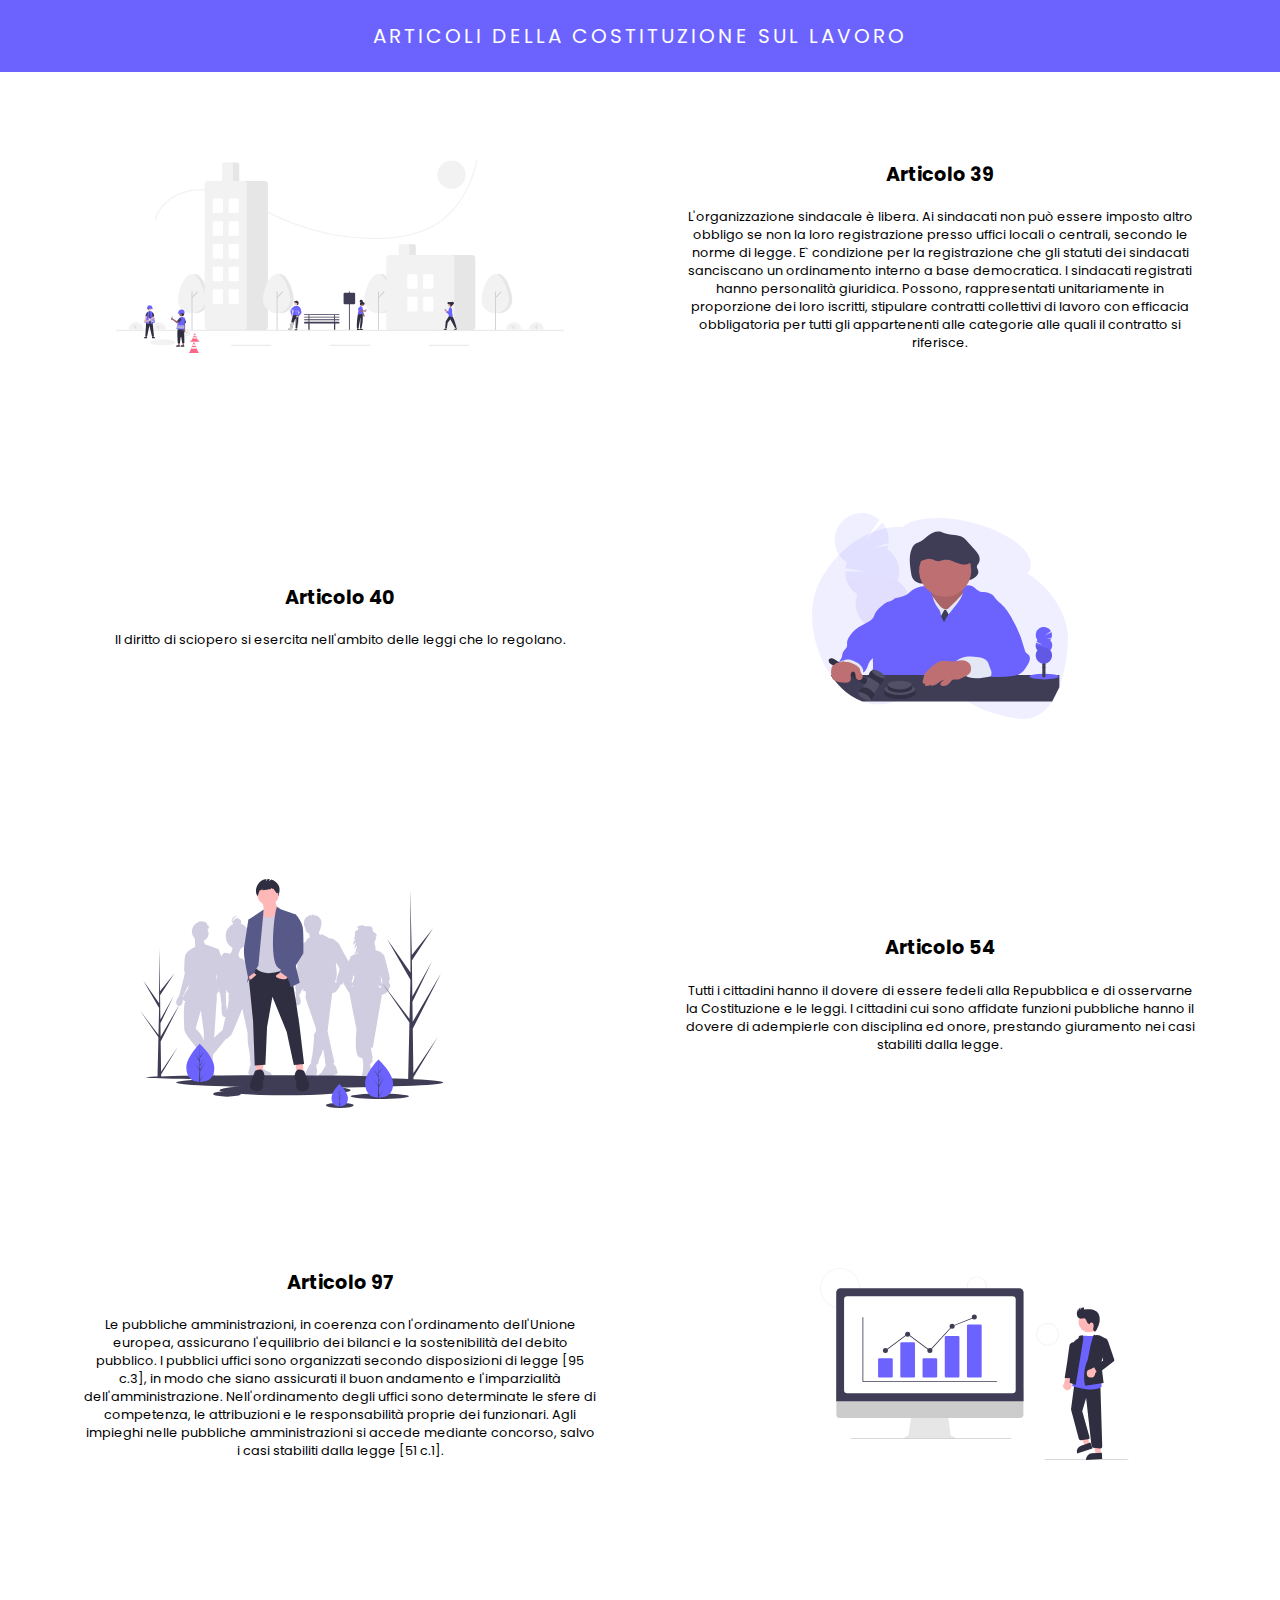
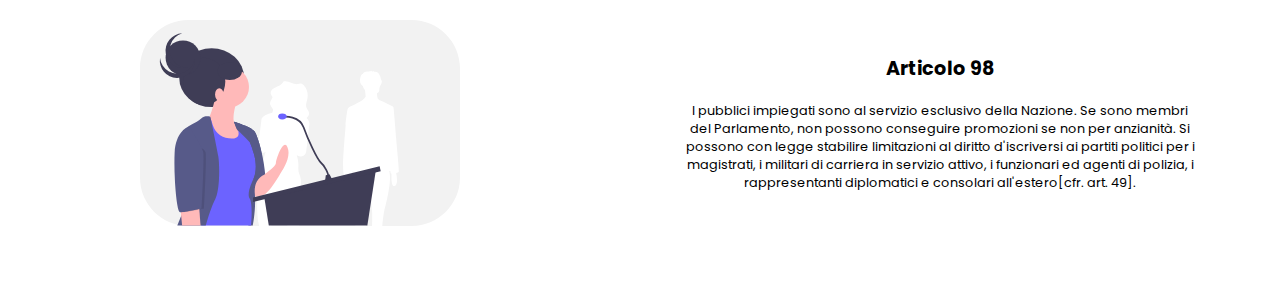
==== index.html @ 4e720550 "Update index.html" ====
<!DOCTYPE html>
<html lang="it" dir="ltr">
  <head>
    <meta charset="utf-8">
    <meta name="viewport" content="width=device-width, initial-scale=1.0">
    <link rel="stylesheet" href="style.css">
    <link rel="stylesheet" href="https://fonts.googleapis.com/css?family=Poppins">
    <title>Articoli sul lavoro</title>
    <link rel="icon" href="/images/icon.svg">
  </head>
  <body>
    <nav>
      <div class="logo">
        <p>Articoli della Costituzione sul lavoro</p>
      </div>
    </nav>
    <section class="home_class">
    <img id="foto1" src="/images/header.svg" alt="">
      <div class="text_home1">
        <h2><a href="/Articoli-sul-lavoro/articolo39/articolo39.html">Articolo 39</a></h2>
        <p>L'organizzazione sindacale è libera. Ai sindacati non può essere imposto altro obbligo se non la loro registrazione presso uffici locali o centrali, secondo le norme di legge.
          E` condizione per la registrazione che gli statuti dei sindacati sanciscano un ordinamento interno a base democratica. I sindacati registrati hanno personalità giuridica.
          Possono, rappresentati unitariamente in proporzione dei loro iscritti, stipulare contratti collettivi di lavoro con efficacia obbligatoria per tutti gli appartenenti alle
          categorie alle quali il contratto si riferisce.</p>
      </div>
      <div class="text_home2">
        <h2><a href="/articolo40/articolo40.html">Articolo 40</a></h2>
        <p>Il diritto di sciopero si esercita nell'ambito delle leggi che lo regolano.</p>
      </div>
      <img id="foto2" src="/images/header2.svg" alt="">
      <img id="foto3" src="/images/header3.svg" alt="">
      <div class="text_home3">
        <h2><a href="/articolo54/articolo54.html">Articolo 54</a></h2>
        <p>Tutti i cittadini hanno il dovere di essere fedeli alla Repubblica e di osservarne la Costituzione e le leggi.
        I cittadini cui sono affidate funzioni pubbliche hanno il dovere di adempierle con disciplina ed onore, prestando giuramento nei casi stabiliti dalla legge.</p>
      </div>
      <div class="text_home4">
        <h2><a href="/articolo97/articolo97.html">Articolo 97</a></h2>
        <p>Le pubbliche amministrazioni, in coerenza con l'ordinamento dell'Unione europea, assicurano l'equilibrio dei bilanci e la sostenibilità del debito pubblico.
        I pubblici uffici sono organizzati secondo disposizioni di legge [95 c.3], in modo che siano assicurati il buon andamento e l'imparzialità dell'amministrazione.
        Nell'ordinamento degli uffici sono determinate le sfere di competenza, le attribuzioni e le responsabilità proprie dei funzionari.
        Agli impieghi nelle pubbliche amministrazioni si accede mediante concorso, salvo i casi stabiliti dalla legge [51 c.1].</p>
      </div>
        <img id="foto4" src="/images/header4.svg" alt="">
      <img id="foto5" src="/images/header5.svg" alt="">
      <div class="text_home5">
        <h2><a href="/articolo98/articolo98.html">Articolo 98</a></h2>
        <p>I pubblici impiegati sono al servizio esclusivo della Nazione. Se sono membri del Parlamento, non possono conseguire promozioni se non per anzianità.
          Si possono con legge stabilire limitazioni al diritto d'iscriversi ai partiti politici per i magistrati, i militari di carriera in servizio attivo, i funzionari ed agenti di polizia, i rappresentanti diplomatici e
          consolari all'estero[cfr. art. 49].</p>
      </div>
    </section>
</body>
</html>
---- style.css ----
*{
  margin: 0px;
  padding: 0px;
  box-sizing: border-box;
}

/* width */
::-webkit-scrollbar {
  width: 10px;
}

/* Track */
::-webkit-scrollbar-track {
  background: #f1f1f1;
}

/* Handle */
::-webkit-scrollbar-thumb {
  background: #555;
}

/* Handle on hover */
::-webkit-scrollbar-thumb:hover {
  background: #6C63FF;
}

a:link, a:visited{
  text-decoration: none;
  color: black;
  transition: 0.5s;
}

a:hover{
  letter-spacing: 0.2rem;
  color: #6C63FF;
  transition: 0.5s;
}

nav{
  position: fixed;
  display: flex;
  justify-content: space-around;
  z-index: 1;
  width: 100%;
  align-items: center;
  min-height: 8vh;
  background-color: #6C63FF;
  font-family: 'Poppins', sans-serif;
}

.logo{
  color: #fcfdff;
  text-transform: uppercase;
  letter-spacing: 3px;
  font-size: 20px;
}

#home{
  color: #b54dff;
  font-size: 16px;
}

.nav-links a:hover{
  color: #b54dff !important;
  transition: 0.4s;
  transition-timing-function: ease-out;
}

.home_class{
  display: grid;
  grid-template-columns: 1fr 1fr;
  justify-items: center;
  align-items: center;
  grid-gap: 5rem;
  margin-bottom: 5rem;
}

#foto1{
  margin-top: 10rem;
  margin-left: 5rem;
  border-radius: 1rem;
  width: 35vw;
}

.text_home1{
  /*display: inline-block;
  position: absolute;*/
  text-align: center;
  font-size: 1vw;
  width: 40vw;
  margin-top: 10rem;
  margin-right: 5rem;
  font-family: 'Poppins', sans-serif;
}

.text_home1 p{
  margin-top: 1.2rem;
}

.text_home2{
  /*display: block;*/
  text-align: center;
  font-size: 1vw;
  width: 40vw;
  margin-top: 5rem;
  margin-left: 5rem;
  font-family: 'Poppins', sans-serif;
}

.text_home2 p{
  margin-top: 1.2rem;
}

#foto2{
  margin-right: 5rem;
  margin-top: 5rem;
  border-radius: 1rem;
  width: 20vw;
}


#foto3{
  margin-top: 5rem;
  border-radius: 1rem;
  width: 25vw;
}

.text_home3{
  /*display: inline-block;
  position: absolute;*/
  text-align: center;
  font-size: 1vw;
  margin-right: 5rem;
  width: 40vw;
  margin-top: 5rem;
  font-family: 'Poppins', sans-serif;
}

.text_home3 p{
  margin-top: 1.2rem;
}

#foto4{
  margin-top: 5rem;
  border-radius: 1rem;
  width: 25vw;
}

.text_home4{
/*  display: block;*/
  text-align: center;
  font-size: 1vw;
  width: 40vw;
  margin-top: 5rem;
  margin-left: 5rem;
  font-family: 'Poppins', sans-serif;
}

.text_home4 p{
  margin-top: 1.2rem;
}

#foto5{
  margin-top: 5rem;
  border-radius: 1rem;
  width: 25vw;
}

.text_home5{
  /*display: inline-block;
  position: absolute;*/
  text-align: center;
  font-size: 1vw;
  margin-right: 5rem;
  width: 40vw;
  margin-top: 5rem;
  font-family: 'Poppins', sans-serif;
}

.text_home5 p{
  margin-top: 1.2rem;
}

@media only screen and (max-width: 600px) {
  #foto1, #foto2, #foto3, #foto4, #foto5{
    display: none;
  }

  .home_class{
    grid-template-columns: 1fr;
    justify-items: center;
    align-items: center;
    grid-gap: 5rem;
    margin-bottom: 5rem;
  }

  .text_home1, .text_home2, .text_home3, .text_home4, .text_home5{
    margin: 5rem 0 0 0;
    font-size: 15px;
    width: 80vw;
    grid-gap: 0;
  }

  .text_home2, .text_home3, .text_home4, .text_home5{
    margin-top: 1rem;
  }

  .logo{
    font-size: 10px;
  }
}
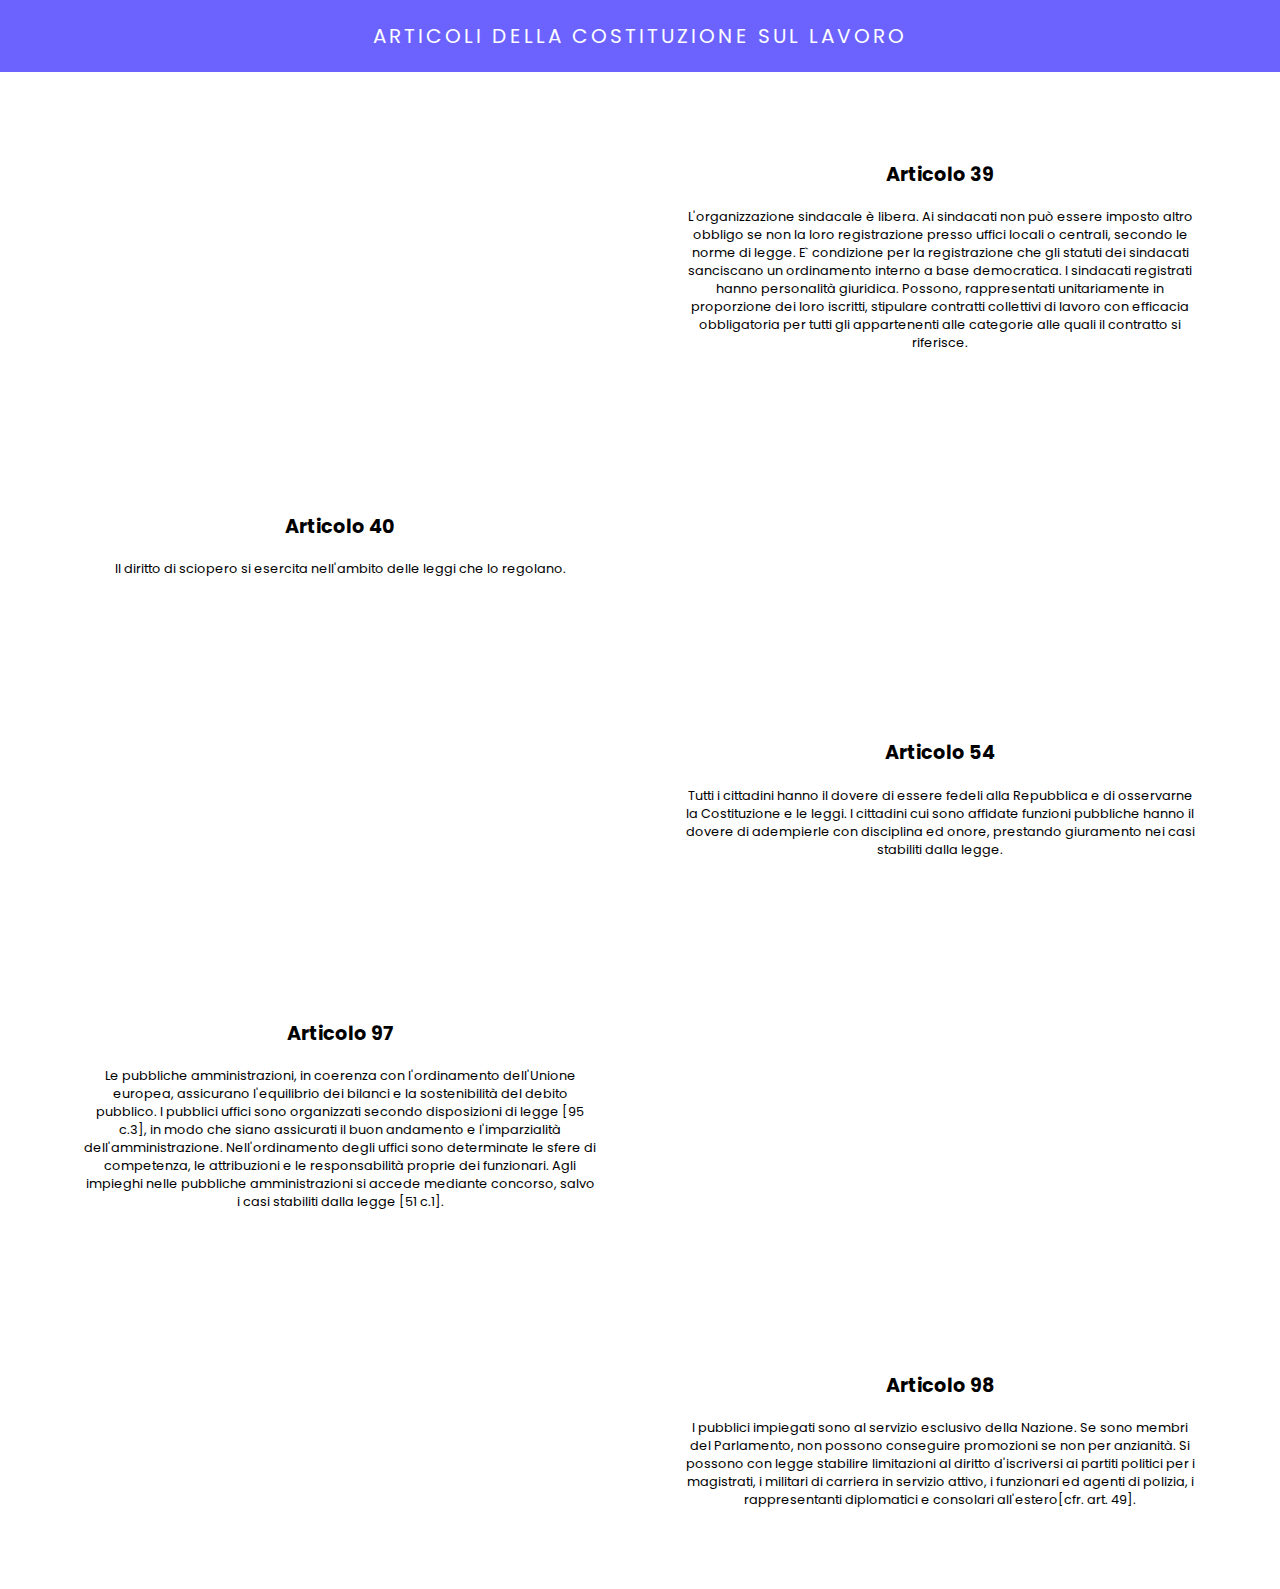
==== commit 8e1718b5: "Update index.html" ====
--- a/index.html
+++ b/index.html
@@ -15,7 +15,7 @@
       </div>
     </nav>
     <section class="home_class">
-    <img id="foto1" src="/images/header.svg" alt="">
+    <img id="foto1" src="/Articoli-sul-lavoro/images/header.svg" alt="">
       <div class="text_home1">
         <h2><a href="/Articoli-sul-lavoro/articolo39/articolo39.html">Articolo 39</a></h2>
         <p>L'organizzazione sindacale è libera. Ai sindacati non può essere imposto altro obbligo se non la loro registrazione presso uffici locali o centrali, secondo le norme di legge.
@@ -24,25 +24,25 @@
           categorie alle quali il contratto si riferisce.</p>
       </div>
       <div class="text_home2">
-        <h2><a href="/articolo40/articolo40.html">Articolo 40</a></h2>
+        <h2><a href="/Articoli-sul-lavoro/articolo40/articolo40.html">Articolo 40</a></h2>
         <p>Il diritto di sciopero si esercita nell'ambito delle leggi che lo regolano.</p>
       </div>
-      <img id="foto2" src="/images/header2.svg" alt="">
-      <img id="foto3" src="/images/header3.svg" alt="">
+      <img id="foto2" src="/Articoli-sul-lavoro/images/header2.svg" alt="">
+      <img id="foto3" src="/Articoli-sul-lavoro/images/header3.svg" alt="">
       <div class="text_home3">
-        <h2><a href="/articolo54/articolo54.html">Articolo 54</a></h2>
+        <h2><a href="/Articoli-sul-lavoro/articolo54/articolo54.html">Articolo 54</a></h2>
         <p>Tutti i cittadini hanno il dovere di essere fedeli alla Repubblica e di osservarne la Costituzione e le leggi.
         I cittadini cui sono affidate funzioni pubbliche hanno il dovere di adempierle con disciplina ed onore, prestando giuramento nei casi stabiliti dalla legge.</p>
       </div>
       <div class="text_home4">
-        <h2><a href="/articolo97/articolo97.html">Articolo 97</a></h2>
+        <h2><a href="/Articoli-sul-lavoro/articolo97/articolo97.html">Articolo 97</a></h2>
         <p>Le pubbliche amministrazioni, in coerenza con l'ordinamento dell'Unione europea, assicurano l'equilibrio dei bilanci e la sostenibilità del debito pubblico.
         I pubblici uffici sono organizzati secondo disposizioni di legge [95 c.3], in modo che siano assicurati il buon andamento e l'imparzialità dell'amministrazione.
         Nell'ordinamento degli uffici sono determinate le sfere di competenza, le attribuzioni e le responsabilità proprie dei funzionari.
         Agli impieghi nelle pubbliche amministrazioni si accede mediante concorso, salvo i casi stabiliti dalla legge [51 c.1].</p>
       </div>
-        <img id="foto4" src="/images/header4.svg" alt="">
-      <img id="foto5" src="/images/header5.svg" alt="">
+        <img id="foto4" src="/Articoli-sul-lavoro/images/header4.svg" alt="">
+      <img id="foto5" src="/Articoli-sul-lavoro/images/header5.svg" alt="">
       <div class="text_home5">
         <h2><a href="/articolo98/articolo98.html">Articolo 98</a></h2>
         <p>I pubblici impiegati sono al servizio esclusivo della Nazione. Se sono membri del Parlamento, non possono conseguire promozioni se non per anzianità.
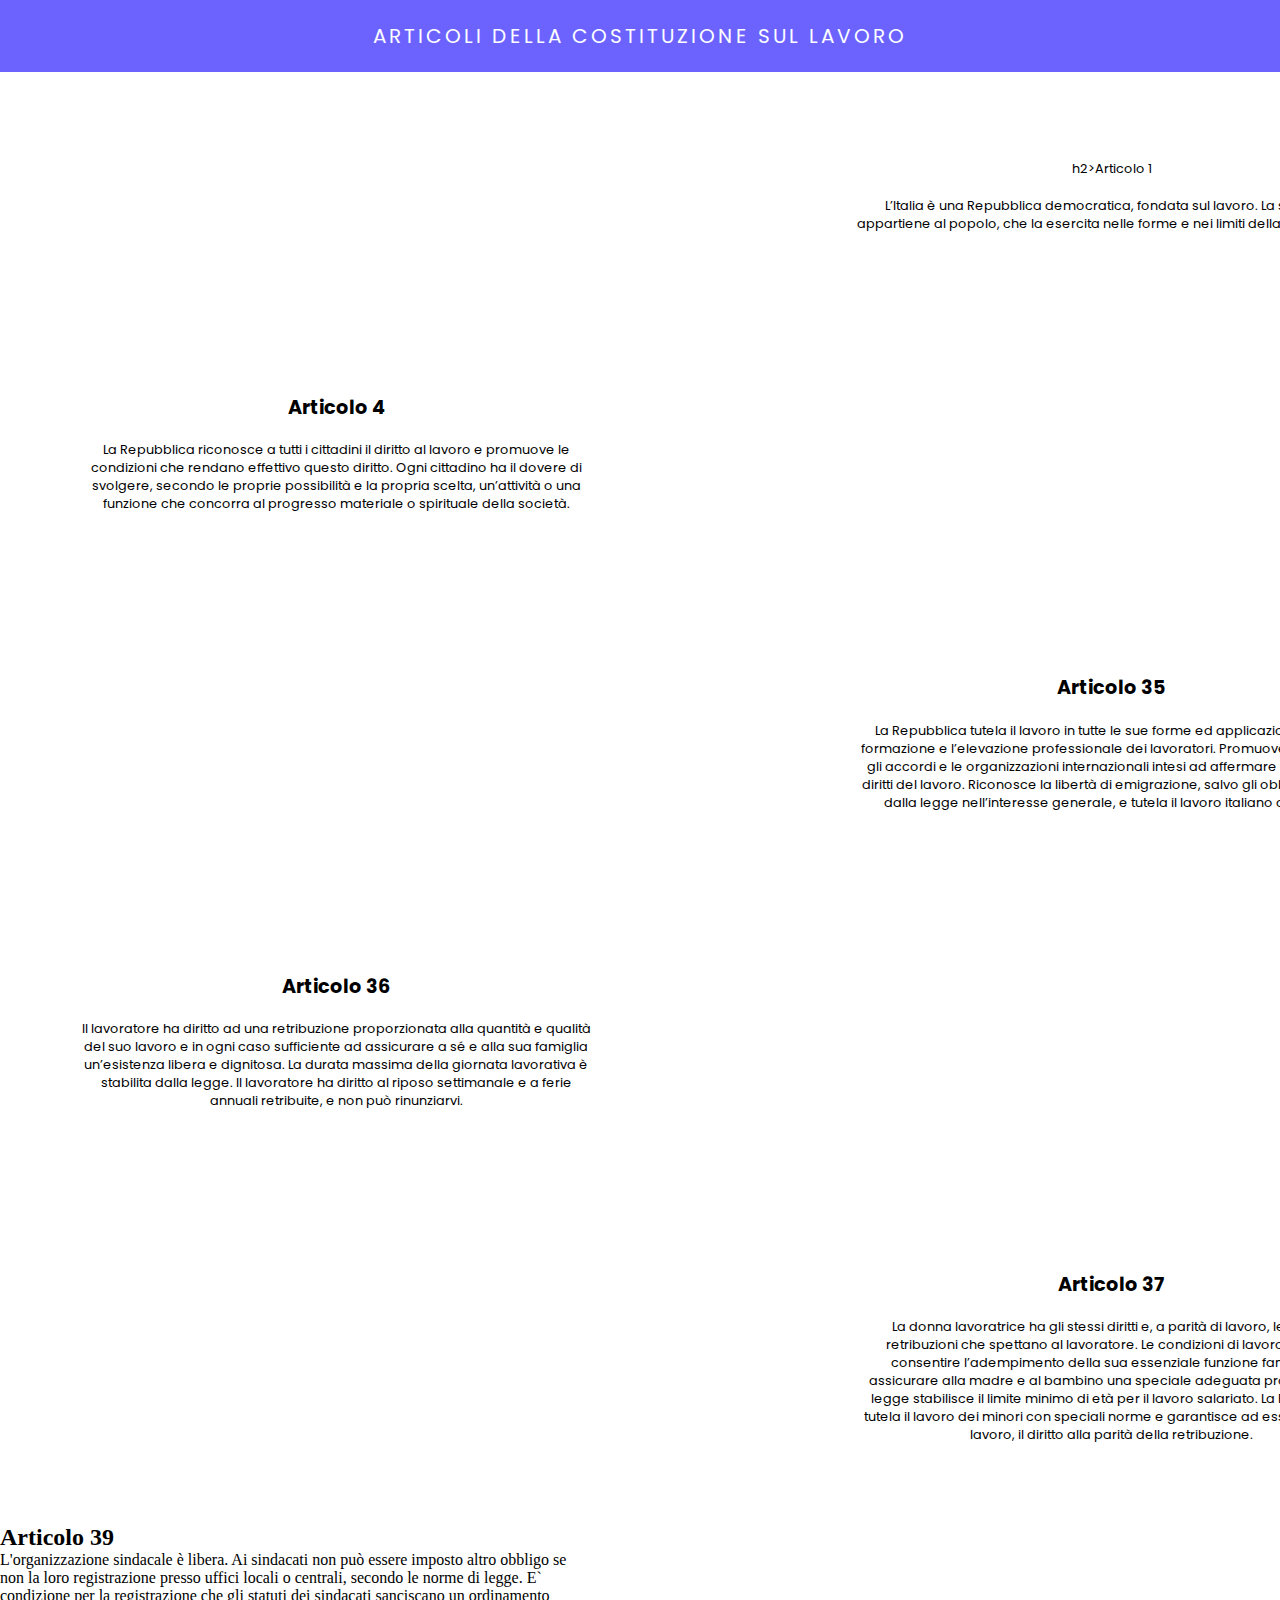
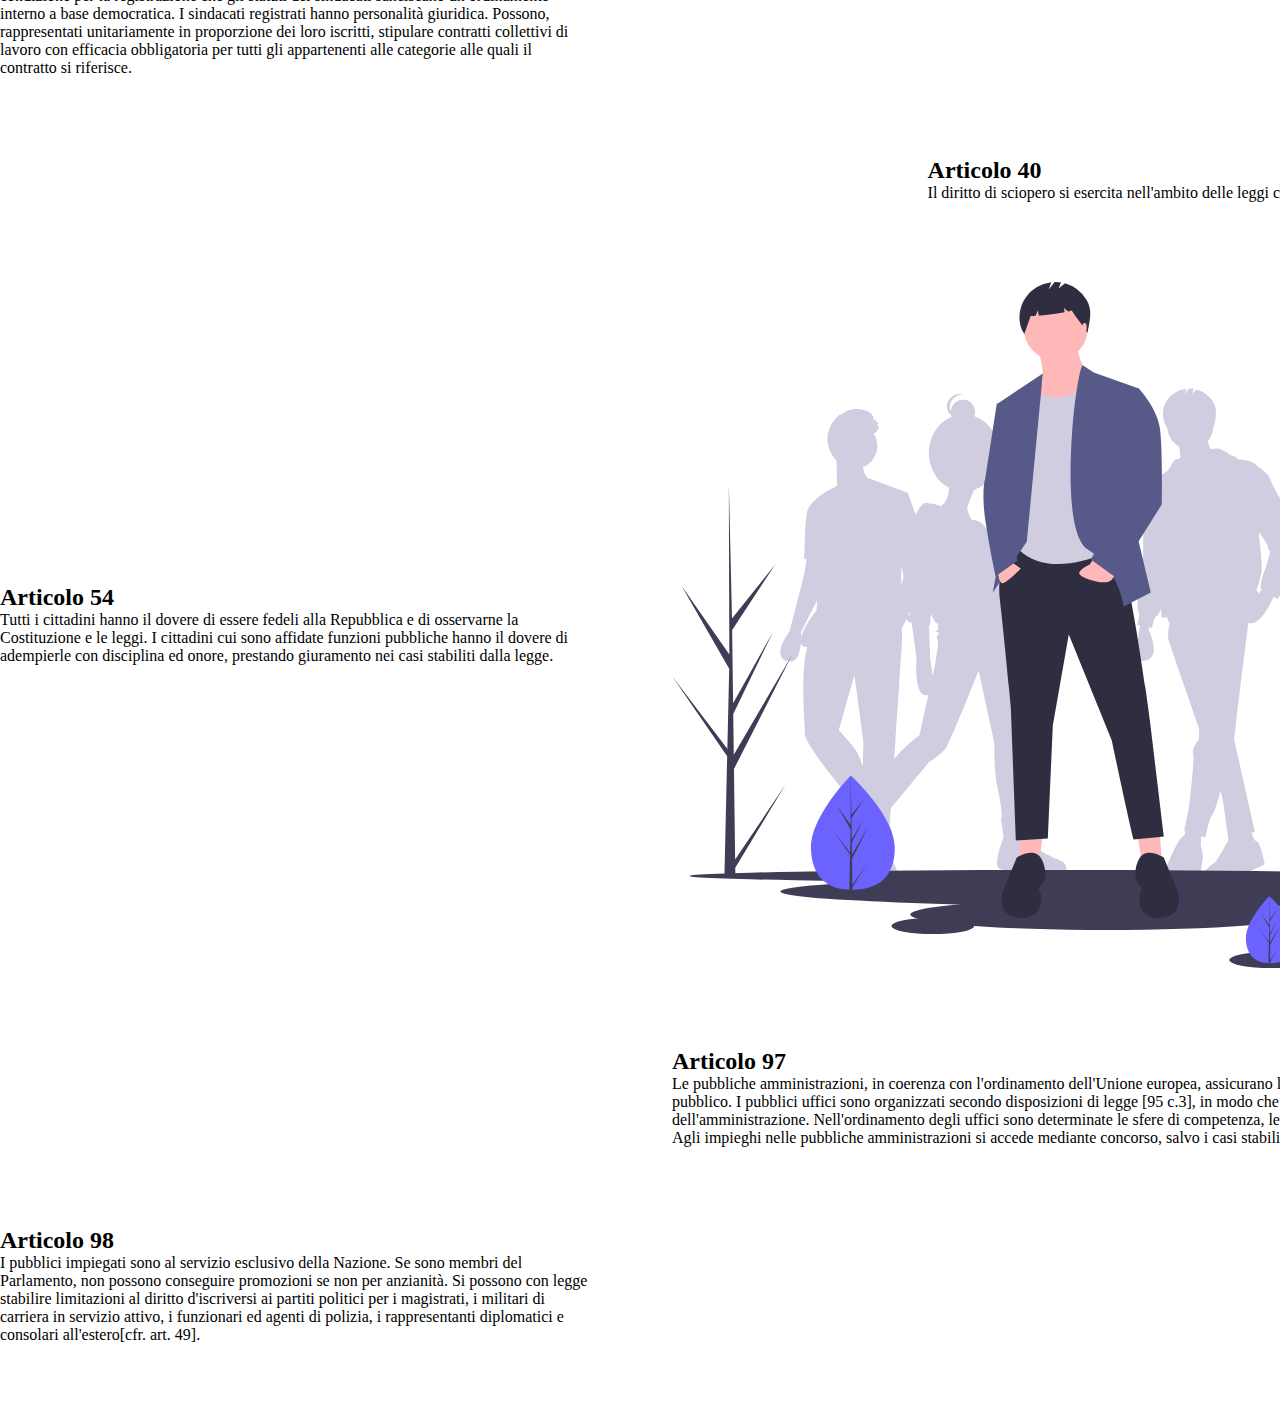
==== commit 4743e737: "Update index.html" ====
--- a/index.html
+++ b/index.html
@@ -6,7 +6,7 @@
     <link rel="stylesheet" href="style.css">
     <link rel="stylesheet" href="https://fonts.googleapis.com/css?family=Poppins">
     <title>Articoli sul lavoro</title>
-    <link rel="icon" href="/images/icon.svg">
+    <link rel="icon" href="/Articoli-sul-lavoro/images/icon.svg">
   </head>
   <body>
     <nav>
@@ -14,41 +14,97 @@
         <p>Articoli della Costituzione sul lavoro</p>
       </div>
     </nav>
+
     <section class="home_class">
-    <img id="foto1" src="/Articoli-sul-lavoro/images/header.svg" alt="">
-      <div class="text_home1">
+
+    <!-- ARTICOLO 1-->
+    <img id="foto1" src="/Articoli-sul-lavoro/images/header1.svg" alt="">
+    <div class="text_home1">
+      h2><a href="/Articoli-sul-lavoro/articolo39/articolo39.html">Articolo 1</a></h2>
+      <p>L’Italia è una Repubblica democratica, fondata sul lavoro.
+        La sovranità appartiene al popolo, che la esercita nelle forme e nei limiti della Costituzione.</p>
+    </div>
+
+    <!-- ARTICOLO 4-->
+    <div class="text_home2">
+      <h2><a href="/Articoli-sul-lavoro/articolo4/articolo4.html">Articolo 4</a></h2>
+      <p>La Repubblica riconosce a tutti i cittadini il diritto al lavoro e promuove le condizioni che rendano effettivo questo diritto.
+    Ogni cittadino ha il dovere di svolgere, secondo le proprie possibilità e la propria scelta, un’attività o una funzione che concorra al progresso materiale o spirituale della società.</p>
+    </div>
+  <img id="foto2" src="/Articoli-sul-lavoro/images/header2.svg" alt="">
+
+  <!-- ARTICOLO 35-->
+  <img id="foto3" src="/Articoli-sul-lavoro/images/header3.svg" alt="">
+  <div class="text_home3">
+    <h2><a href="/Articoli-sul-lavoro/articolo35/articolo35.html">Articolo 35</a></h2>
+    <p>La Repubblica tutela il lavoro in tutte le sue forme ed applicazioni.
+Cura la formazione e l’elevazione professionale dei lavoratori.
+Promuove e favorisce gli accordi e le organizzazioni internazionali intesi ad affermare e regolare i diritti del lavoro.
+Riconosce la libertà di emigrazione, salvo gli obblighi stabiliti dalla legge nell’interesse generale, e tutela il lavoro italiano all’estero.</p>
+  </div>
+
+  <!-- ARTICOLO 36-->
+  <div class="text_home4">
+    <h2><a href="/Articoli-sul-lavoro/articolo36/articolo36.html">Articolo 36</a></h2>
+    <p>Il lavoratore ha diritto ad una retribuzione proporzionata alla quantità e qualità del suo lavoro e in ogni caso sufficiente ad assicurare a sé e alla sua famiglia un’esistenza libera e dignitosa.
+La durata massima della giornata lavorativa è stabilita dalla legge.
+Il lavoratore ha diritto al riposo settimanale e a ferie annuali retribuite, e non può rinunziarvi.</p>
+    </div>
+  <img id="foto4" src="/Articoli-sul-lavoro/images/header4.svg" alt="">
+
+  <!-- ARTICOLO 37-->
+  <img id="foto5" src="/Articoli-sul-lavoro/images/header5.svg" alt="">
+  <div class="text_home5">
+    <h2><a href="/Articoli-sul-lavoro/articolo37/articolo37.html">Articolo 37</a></h2>
+    <p>La donna lavoratrice ha gli stessi diritti e, a parità di lavoro, le stesse retribuzioni che spettano al lavoratore. Le condizioni di lavoro devono consentire l’adempimento
+      della sua essenziale funzione familiare e assicurare alla madre e al bambino una speciale adeguata protezione.
+      La legge stabilisce il limite minimo di età per il lavoro salariato.
+      La Repubblica tutela il lavoro dei minori con speciali norme e garantisce ad essi, a parità di lavoro, il diritto alla parità della retribuzione.</p>
+  </div>
+
+    <!-- ARTICOLO 39-->
+      <div class="text_home6">
         <h2><a href="/Articoli-sul-lavoro/articolo39/articolo39.html">Articolo 39</a></h2>
         <p>L'organizzazione sindacale è libera. Ai sindacati non può essere imposto altro obbligo se non la loro registrazione presso uffici locali o centrali, secondo le norme di legge.
           E` condizione per la registrazione che gli statuti dei sindacati sanciscano un ordinamento interno a base democratica. I sindacati registrati hanno personalità giuridica.
           Possono, rappresentati unitariamente in proporzione dei loro iscritti, stipulare contratti collettivi di lavoro con efficacia obbligatoria per tutti gli appartenenti alle
           categorie alle quali il contratto si riferisce.</p>
       </div>
-      <div class="text_home2">
+      <img id="foto6" src="/Articoli-sul-lavoro/images/header6.svg" alt="">
+
+      <!-- ARTICOLO 40-->
+      <img id="foto7" src="/Articoli-sul-lavoro/images/header7.svg" alt="">
+      <div class="text_home7">
         <h2><a href="/Articoli-sul-lavoro/articolo40/articolo40.html">Articolo 40</a></h2>
         <p>Il diritto di sciopero si esercita nell'ambito delle leggi che lo regolano.</p>
       </div>
-      <img id="foto2" src="/Articoli-sul-lavoro/images/header2.svg" alt="">
-      <img id="foto3" src="/Articoli-sul-lavoro/images/header3.svg" alt="">
-      <div class="text_home3">
+
+      <!-- ARTICOLO 54-->
+      <div class="text_home8">
         <h2><a href="/Articoli-sul-lavoro/articolo54/articolo54.html">Articolo 54</a></h2>
         <p>Tutti i cittadini hanno il dovere di essere fedeli alla Repubblica e di osservarne la Costituzione e le leggi.
         I cittadini cui sono affidate funzioni pubbliche hanno il dovere di adempierle con disciplina ed onore, prestando giuramento nei casi stabiliti dalla legge.</p>
       </div>
-      <div class="text_home4">
+      <img id="foto8" src="/images/header8.svg" alt="">
+
+      <!-- ARTICOLO 97-->
+      <img id="foto9" src="/Articoli-sul-lavoro/images/header9.svg" alt="">
+      <div class="text_home9">
         <h2><a href="/Articoli-sul-lavoro/articolo97/articolo97.html">Articolo 97</a></h2>
         <p>Le pubbliche amministrazioni, in coerenza con l'ordinamento dell'Unione europea, assicurano l'equilibrio dei bilanci e la sostenibilità del debito pubblico.
         I pubblici uffici sono organizzati secondo disposizioni di legge [95 c.3], in modo che siano assicurati il buon andamento e l'imparzialità dell'amministrazione.
         Nell'ordinamento degli uffici sono determinate le sfere di competenza, le attribuzioni e le responsabilità proprie dei funzionari.
         Agli impieghi nelle pubbliche amministrazioni si accede mediante concorso, salvo i casi stabiliti dalla legge [51 c.1].</p>
       </div>
-        <img id="foto4" src="/Articoli-sul-lavoro/images/header4.svg" alt="">
-      <img id="foto5" src="/Articoli-sul-lavoro/images/header5.svg" alt="">
-      <div class="text_home5">
-        <h2><a href="/articolo98/articolo98.html">Articolo 98</a></h2>
+
+      <!-- ARTICOLO 98-->
+      <div class="text_home10">
+        <h2><a href="/Articoli-sul-lavoro/articolo98/articolo98.html">Articolo 98</a></h2>
         <p>I pubblici impiegati sono al servizio esclusivo della Nazione. Se sono membri del Parlamento, non possono conseguire promozioni se non per anzianità.
           Si possono con legge stabilire limitazioni al diritto d'iscriversi ai partiti politici per i magistrati, i militari di carriera in servizio attivo, i funzionari ed agenti di polizia, i rappresentanti diplomatici e
           consolari all'estero[cfr. art. 49].</p>
       </div>
+      <img id="foto10" src="/Articoli-sul-lavoro/images/header10.svg" alt="">
     </section>
 </body>
 </html>
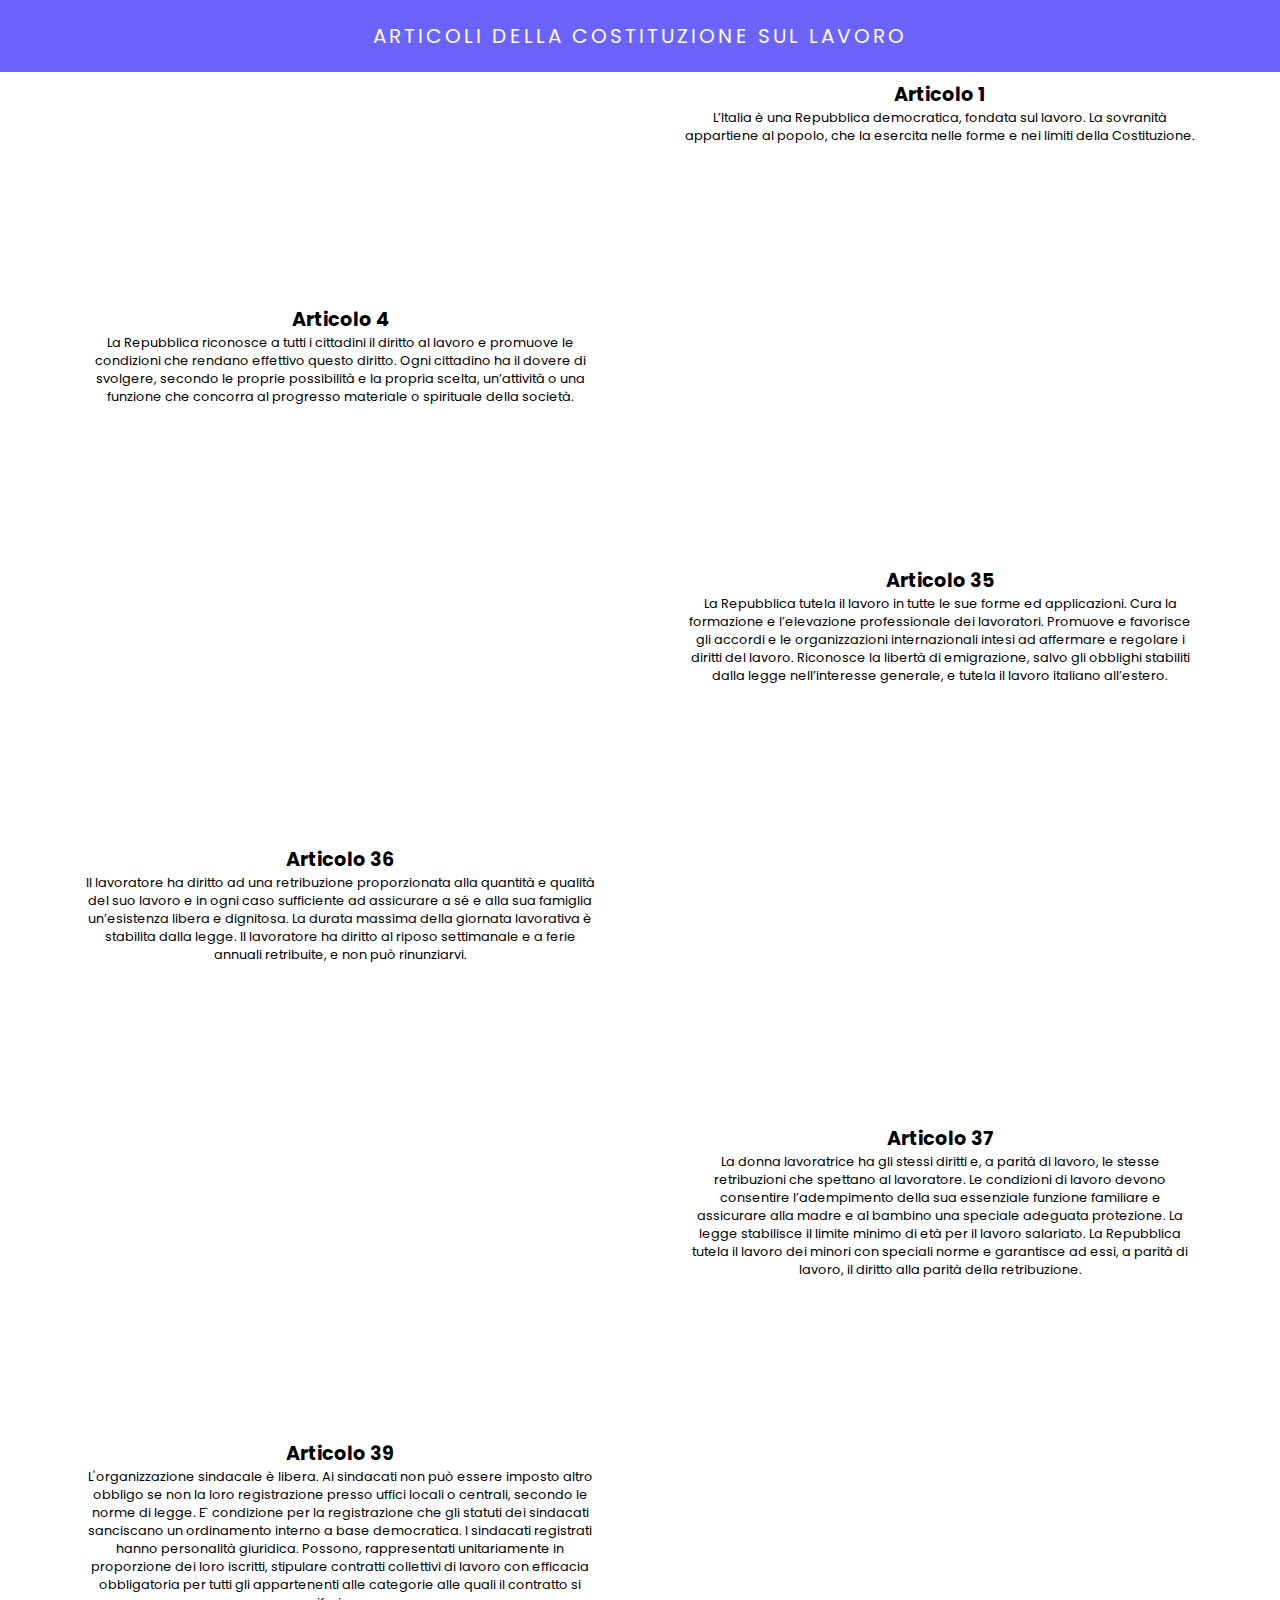
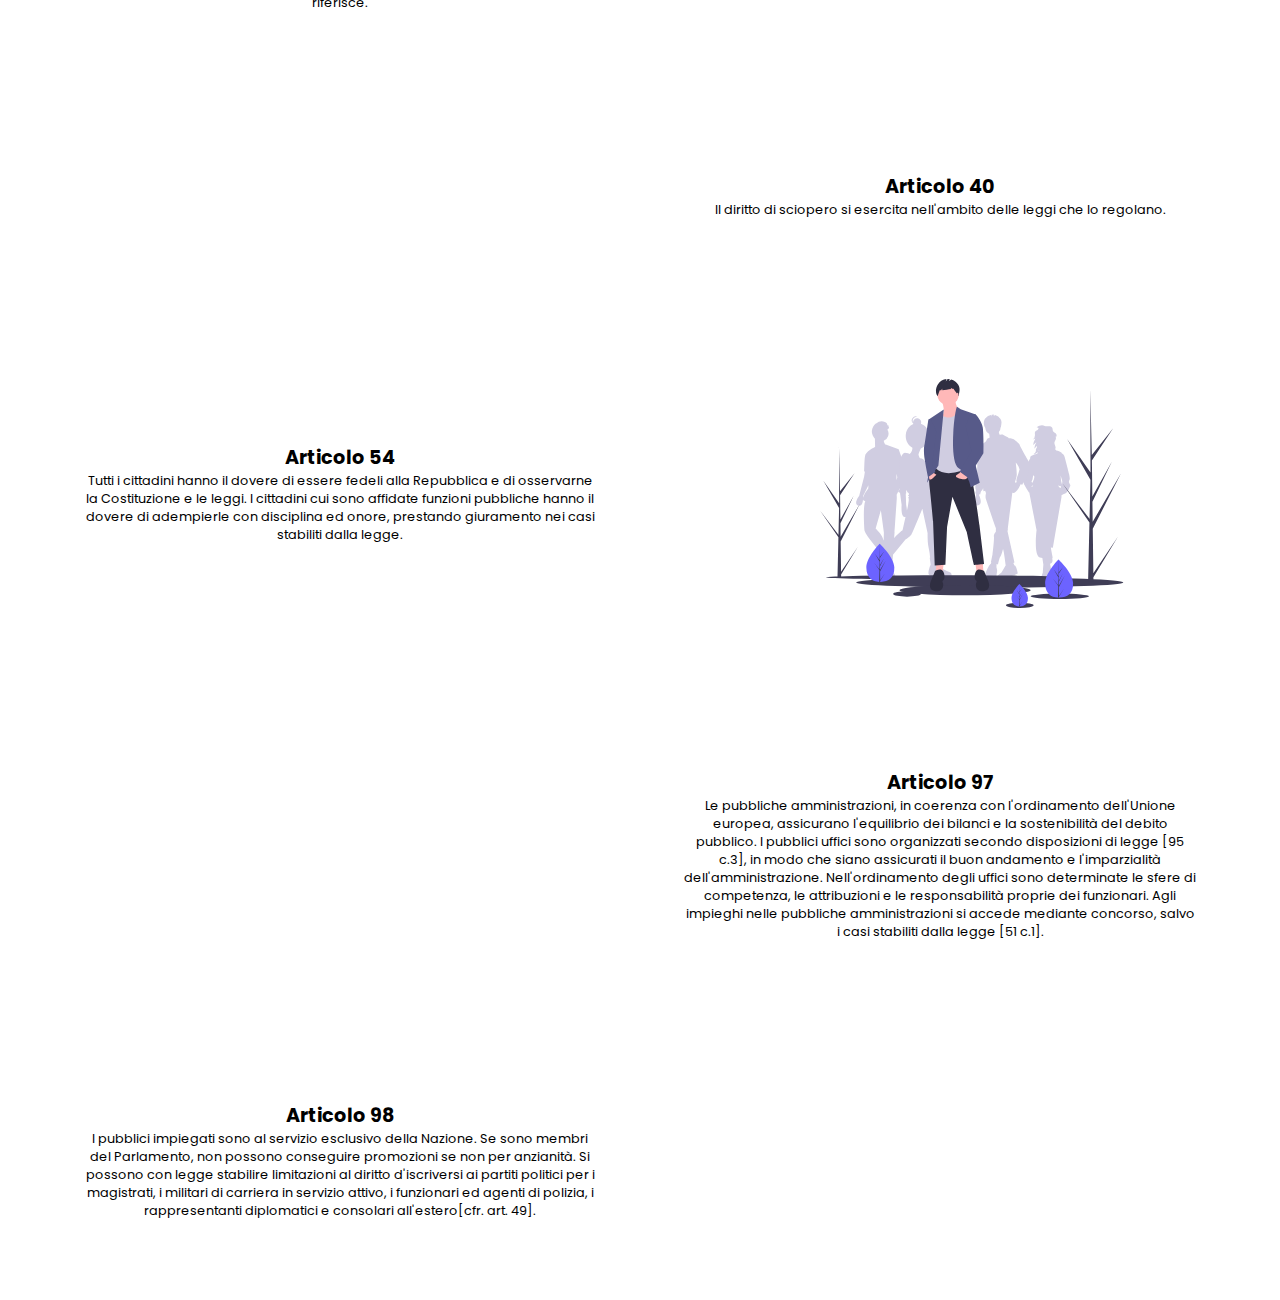
==== commit 1e64eb1e: "Update index.html" ====
--- a/index.html
+++ b/index.html
@@ -20,7 +20,7 @@
     <!-- ARTICOLO 1-->
     <img id="foto1" src="/Articoli-sul-lavoro/images/header1.svg" alt="">
     <div class="text_home1">
-      h2><a href="/Articoli-sul-lavoro/articolo39/articolo39.html">Articolo 1</a></h2>
+      <h2><a href="/Articoli-sul-lavoro/articolo39/articolo39.html">Articolo 1</a></h2>
       <p>L’Italia è una Repubblica democratica, fondata sul lavoro.
         La sovranità appartiene al popolo, che la esercita nelle forme e nei limiti della Costituzione.</p>
     </div>
--- a/style.css
+++ b/style.css
@@ -55,17 +55,6 @@
   font-size: 20px;
 }
 
-#home{
-  color: #b54dff;
-  font-size: 16px;
-}
-
-.nav-links a:hover{
-  color: #b54dff !important;
-  transition: 0.4s;
-  transition-timing-function: ease-out;
-}
-
 .home_class{
   display: grid;
   grid-template-columns: 1fr 1fr;
@@ -75,114 +64,48 @@
   margin-bottom: 5rem;
 }
 
-#foto1{
+.text_home1, .text_home2, .text_home3, .text_home4, .text_home5, .text_home6, .text_home7, .text_home8, .text_home9, .text_home10{
+  text-align: center;
+  font-size: 1vw;
+  width: 40vw;
+  margin-top: 5rem;
+  font-family: 'Poppins', sans-serif;
+}
+
+.text_home9, .text_home7, .text_home5, .text_home3, .text_home1{
+  margin-right: 5rem;
+}
+
+.text_home2, .text_home4, .text_home6, .text_home8, .text_home10{
+  margin-left: 5rem;
+}
+
+.text_home1 p, .text_home2 p,.text_home3 p,.text_home4 p, .text_home5 p, .text_home6 p, .text_home7 p,.text_home8 p,.text_home9 p, .text_home10 p,{
+  margin-top: 1.2rem;
+}
+
+#foto6{
   margin-top: 10rem;
   margin-left: 5rem;
   border-radius: 1rem;
   width: 35vw;
 }
 
-.text_home1{
-  /*display: inline-block;
-  position: absolute;*/
-  text-align: center;
-  font-size: 1vw;
-  width: 40vw;
-  margin-top: 10rem;
-  margin-right: 5rem;
-  font-family: 'Poppins', sans-serif;
-}
-
-.text_home1 p{
-  margin-top: 1.2rem;
-}
-
-.text_home2{
-  /*display: block;*/
-  text-align: center;
-  font-size: 1vw;
-  width: 40vw;
-  margin-top: 5rem;
-  margin-left: 5rem;
-  font-family: 'Poppins', sans-serif;
-}
-
-.text_home2 p{
-  margin-top: 1.2rem;
-}
-
-#foto2{
+#foto7{
   margin-right: 5rem;
   margin-top: 5rem;
   border-radius: 1rem;
   width: 20vw;
 }
 
-
-#foto3{
+#foto8, #foto9, #foto10{
   margin-top: 5rem;
   border-radius: 1rem;
   width: 25vw;
 }
 
-.text_home3{
-  /*display: inline-block;
-  position: absolute;*/
-  text-align: center;
-  font-size: 1vw;
-  margin-right: 5rem;
-  width: 40vw;
-  margin-top: 5rem;
-  font-family: 'Poppins', sans-serif;
-}
-
-.text_home3 p{
-  margin-top: 1.2rem;
-}
-
-#foto4{
-  margin-top: 5rem;
-  border-radius: 1rem;
-  width: 25vw;
-}
-
-.text_home4{
-/*  display: block;*/
-  text-align: center;
-  font-size: 1vw;
-  width: 40vw;
-  margin-top: 5rem;
-  margin-left: 5rem;
-  font-family: 'Poppins', sans-serif;
-}
-
-.text_home4 p{
-  margin-top: 1.2rem;
-}
-
-#foto5{
-  margin-top: 5rem;
-  border-radius: 1rem;
-  width: 25vw;
-}
-
-.text_home5{
-  /*display: inline-block;
-  position: absolute;*/
-  text-align: center;
-  font-size: 1vw;
-  margin-right: 5rem;
-  width: 40vw;
-  margin-top: 5rem;
-  font-family: 'Poppins', sans-serif;
-}
-
-.text_home5 p{
-  margin-top: 1.2rem;
-}
-
 @media only screen and (max-width: 600px) {
-  #foto1, #foto2, #foto3, #foto4, #foto5{
+  #foto1, #foto2, #foto3, #foto4, #foto5, #foto6, #foto7, #foto8, #foto9, #foto10{
     display: none;
   }
 
@@ -194,14 +117,14 @@
     margin-bottom: 5rem;
   }
 
-  .text_home1, .text_home2, .text_home3, .text_home4, .text_home5{
+  .text_home1, .text_home2, .text_home3, .text_home4, .text_home5, .text_home6, .text_home7, .text_home8, .text_home9, .text_home10{
     margin: 5rem 0 0 0;
     font-size: 15px;
     width: 80vw;
     grid-gap: 0;
   }
 
-  .text_home2, .text_home3, .text_home4, .text_home5{
+ .text_home2, .text_home3, .text_home4, .text_home5, .text_home6, .text_home7, .text_home8, .text_home9, .text_home10{
     margin-top: 1rem;
   }
 
@@ -209,3 +132,4 @@
     font-size: 10px;
   }
 }
+
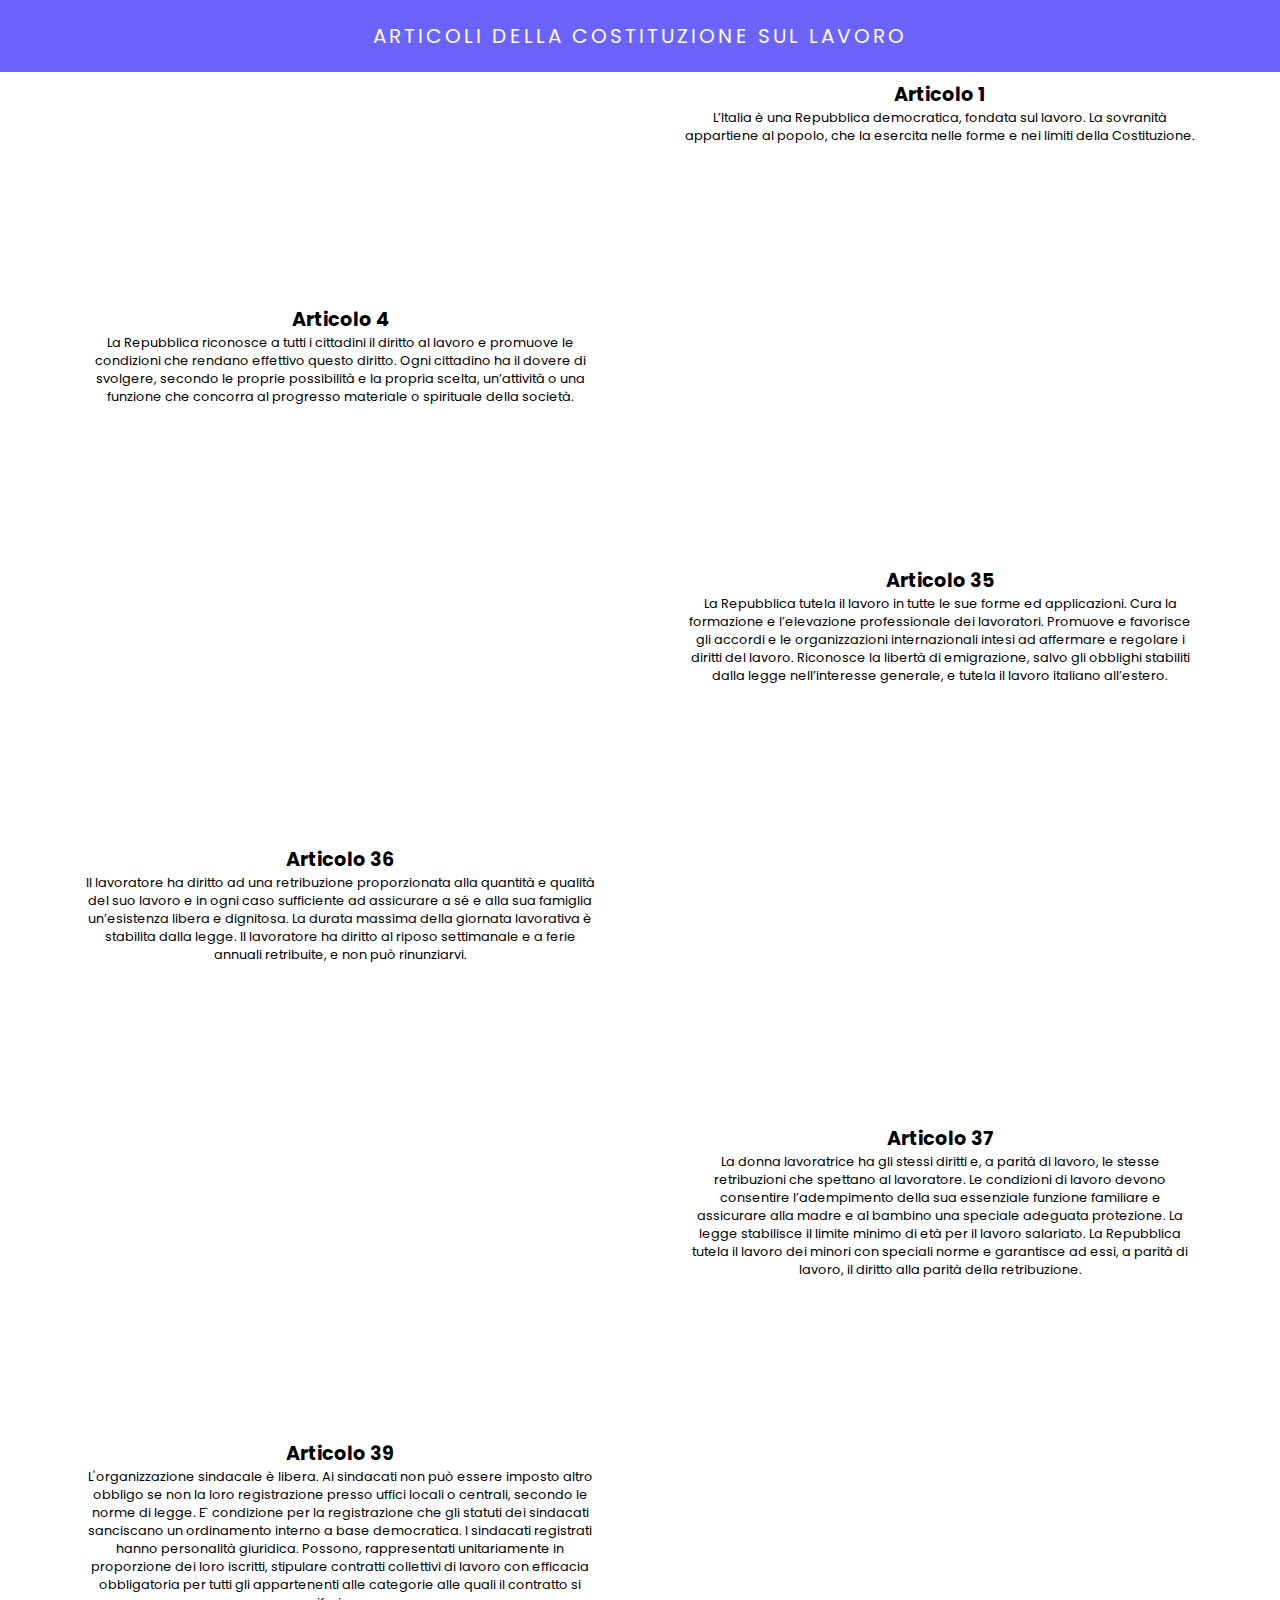
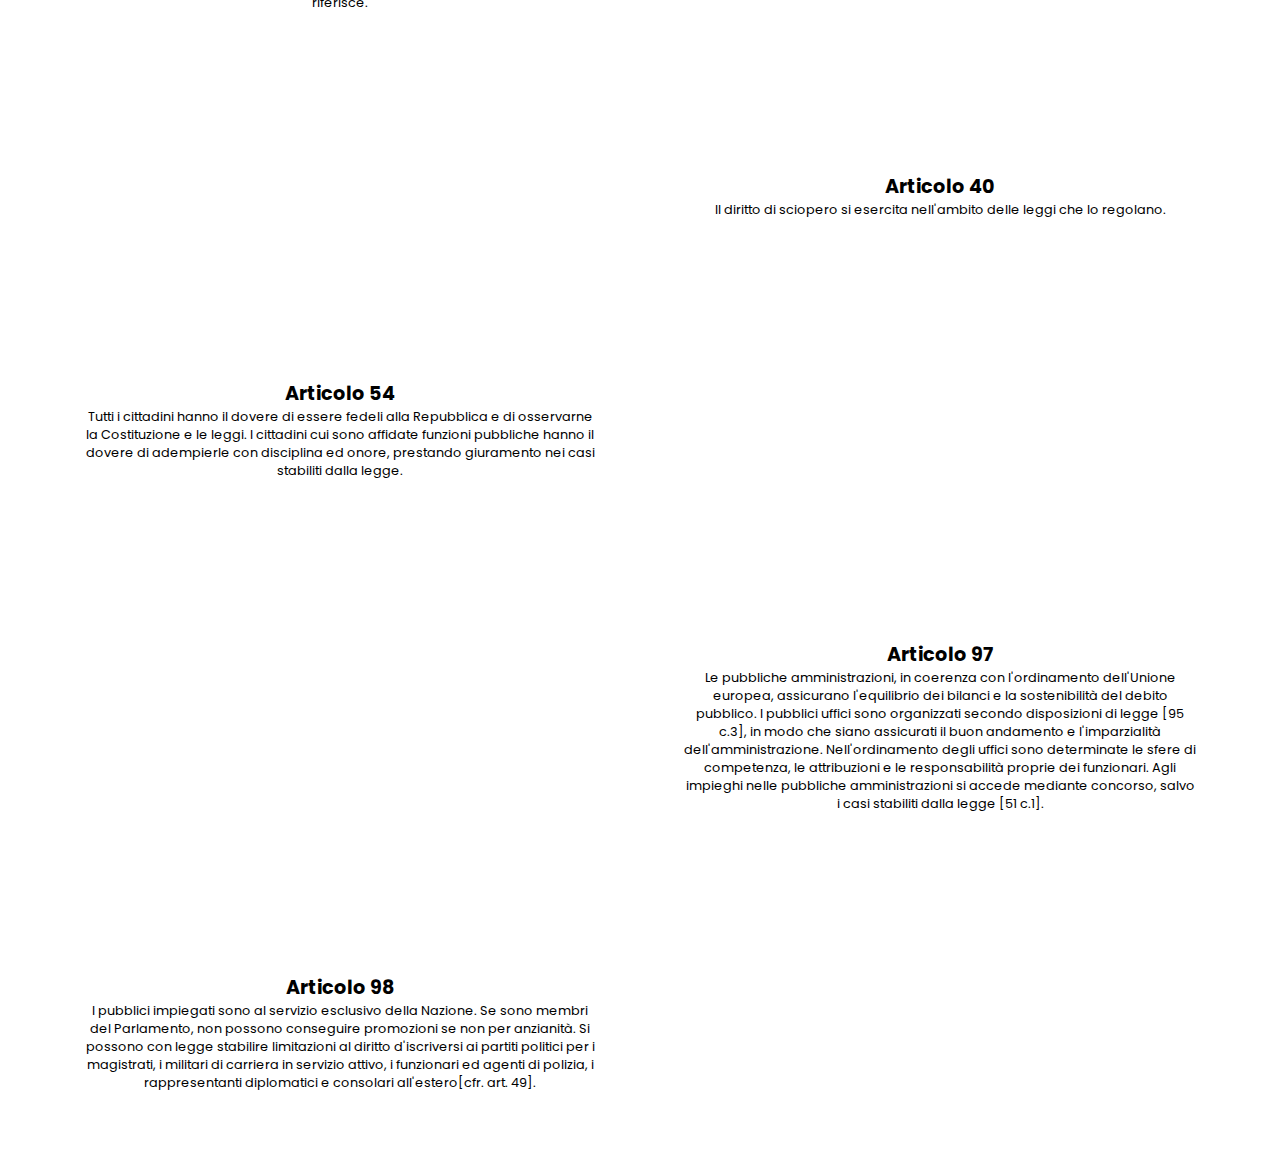
==== commit 1db3ba45: "Update index.html" ====
--- a/index.html
+++ b/index.html
@@ -20,7 +20,7 @@
     <!-- ARTICOLO 1-->
     <img id="foto1" src="/Articoli-sul-lavoro/images/header1.svg" alt="">
     <div class="text_home1">
-      <h2><a href="/Articoli-sul-lavoro/articolo39/articolo39.html">Articolo 1</a></h2>
+      <h2><a href="/Articoli-sul-lavoro/articolo1/articolo1.html">Articolo 1</a></h2>
       <p>L’Italia è una Repubblica democratica, fondata sul lavoro.
         La sovranità appartiene al popolo, che la esercita nelle forme e nei limiti della Costituzione.</p>
     </div>
@@ -85,7 +85,7 @@
         <p>Tutti i cittadini hanno il dovere di essere fedeli alla Repubblica e di osservarne la Costituzione e le leggi.
         I cittadini cui sono affidate funzioni pubbliche hanno il dovere di adempierle con disciplina ed onore, prestando giuramento nei casi stabiliti dalla legge.</p>
       </div>
-      <img id="foto8" src="/images/header8.svg" alt="">
+      <img id="foto8" src="/Articoli-sul-lavoro/images/header8.svg" alt="">
 
       <!-- ARTICOLO 97-->
       <img id="foto9" src="/Articoli-sul-lavoro/images/header9.svg" alt="">
--- a/style.css
+++ b/style.css
@@ -84,15 +84,21 @@
   margin-top: 1.2rem;
 }
 
+#foto1, #foto2, #foto3, #foto4, #foto5{
+  margin-top: 5rem;
+  border-radius: 1rem;
+  width: 25vw;
+}
+
 #foto6{
   margin-top: 10rem;
-  margin-left: 5rem;
+  margin-right: 5rem;
   border-radius: 1rem;
   width: 35vw;
 }
 
 #foto7{
-  margin-right: 5rem;
+  margin-left: 5rem;
   margin-top: 5rem;
   border-radius: 1rem;
   width: 20vw;
